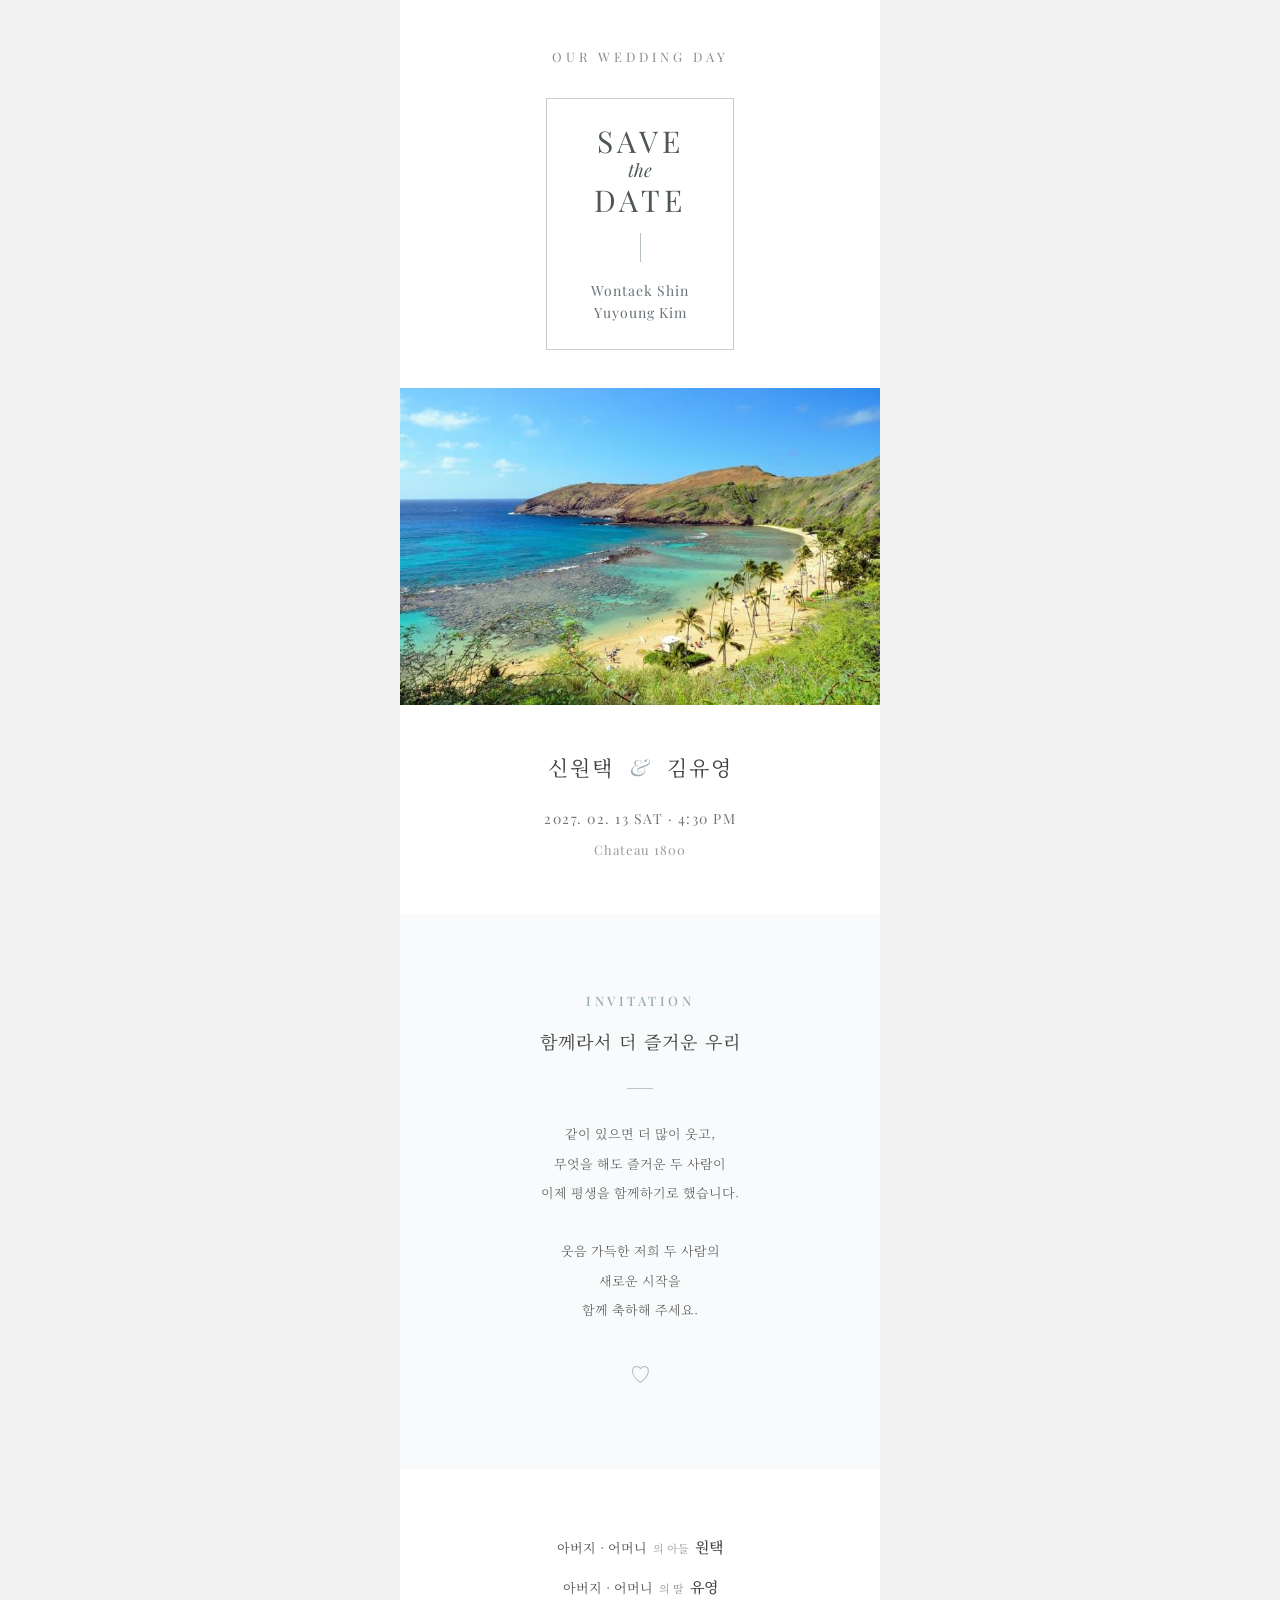
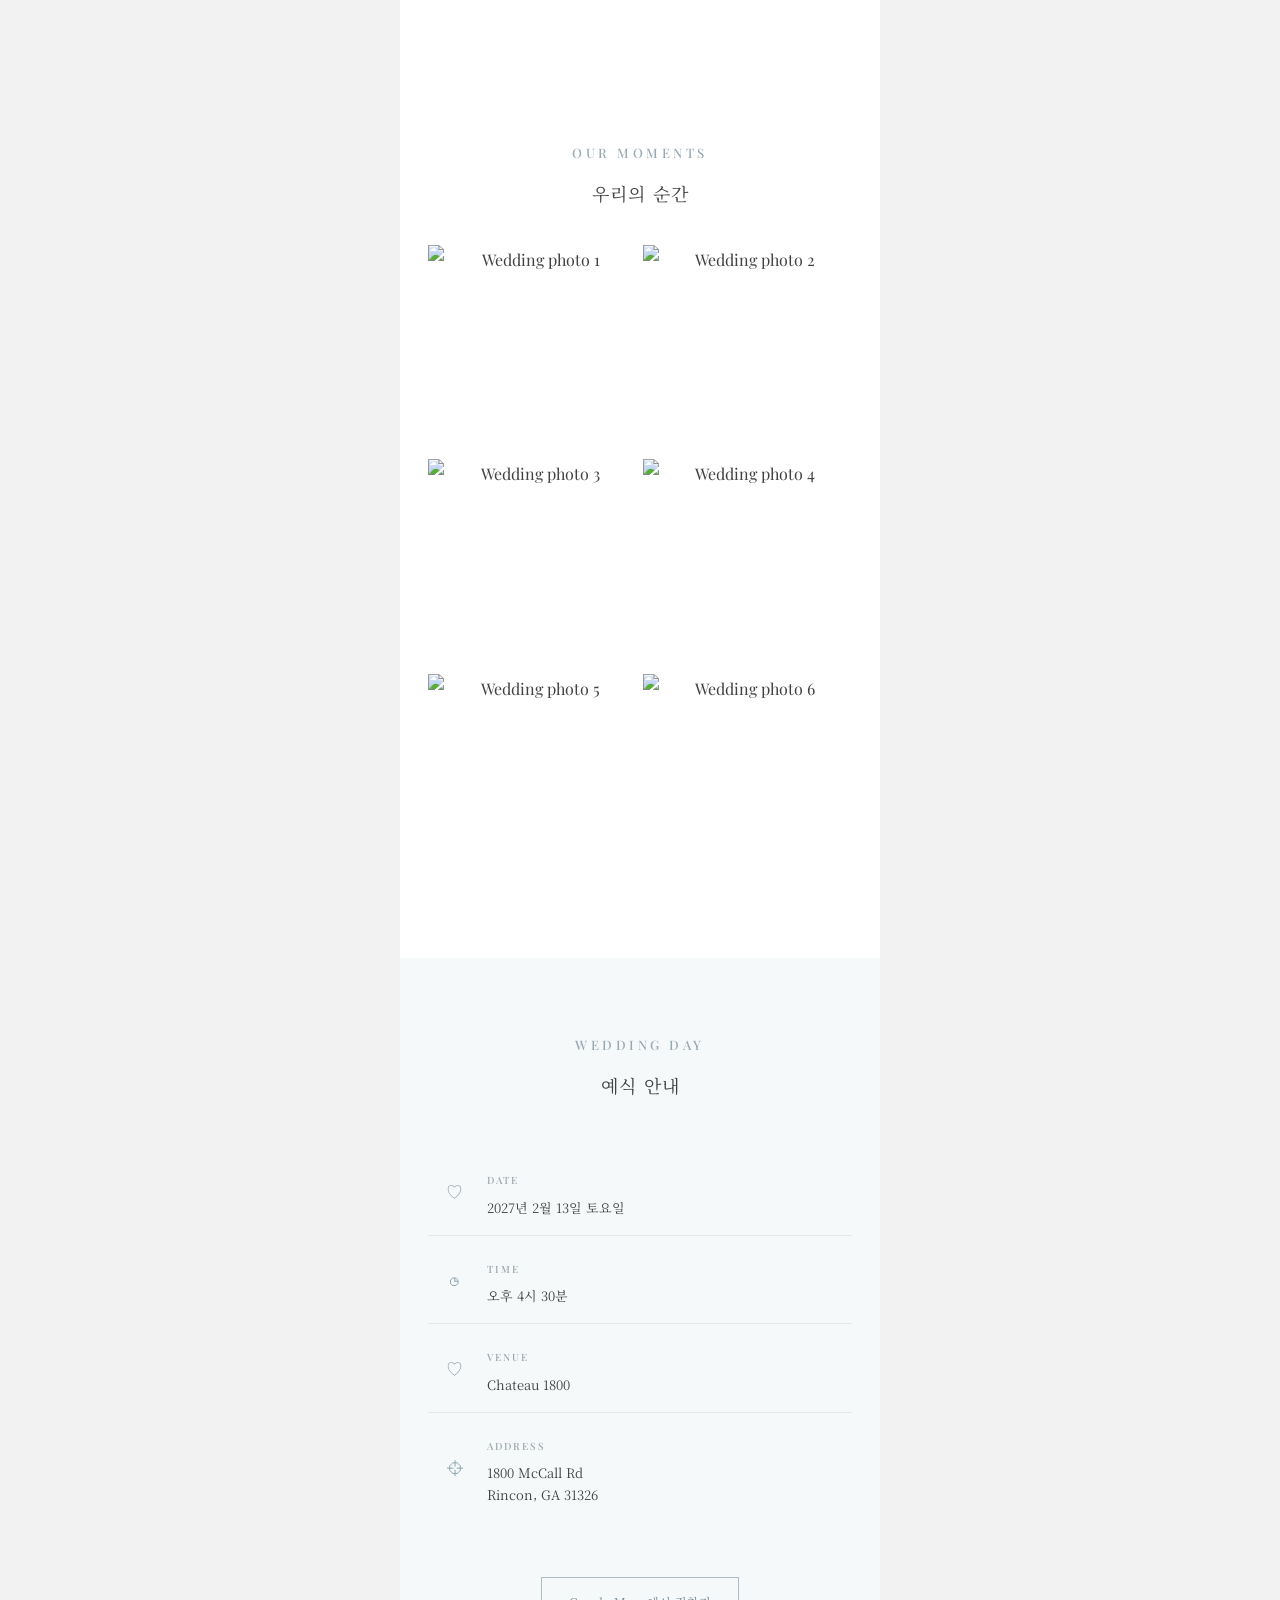
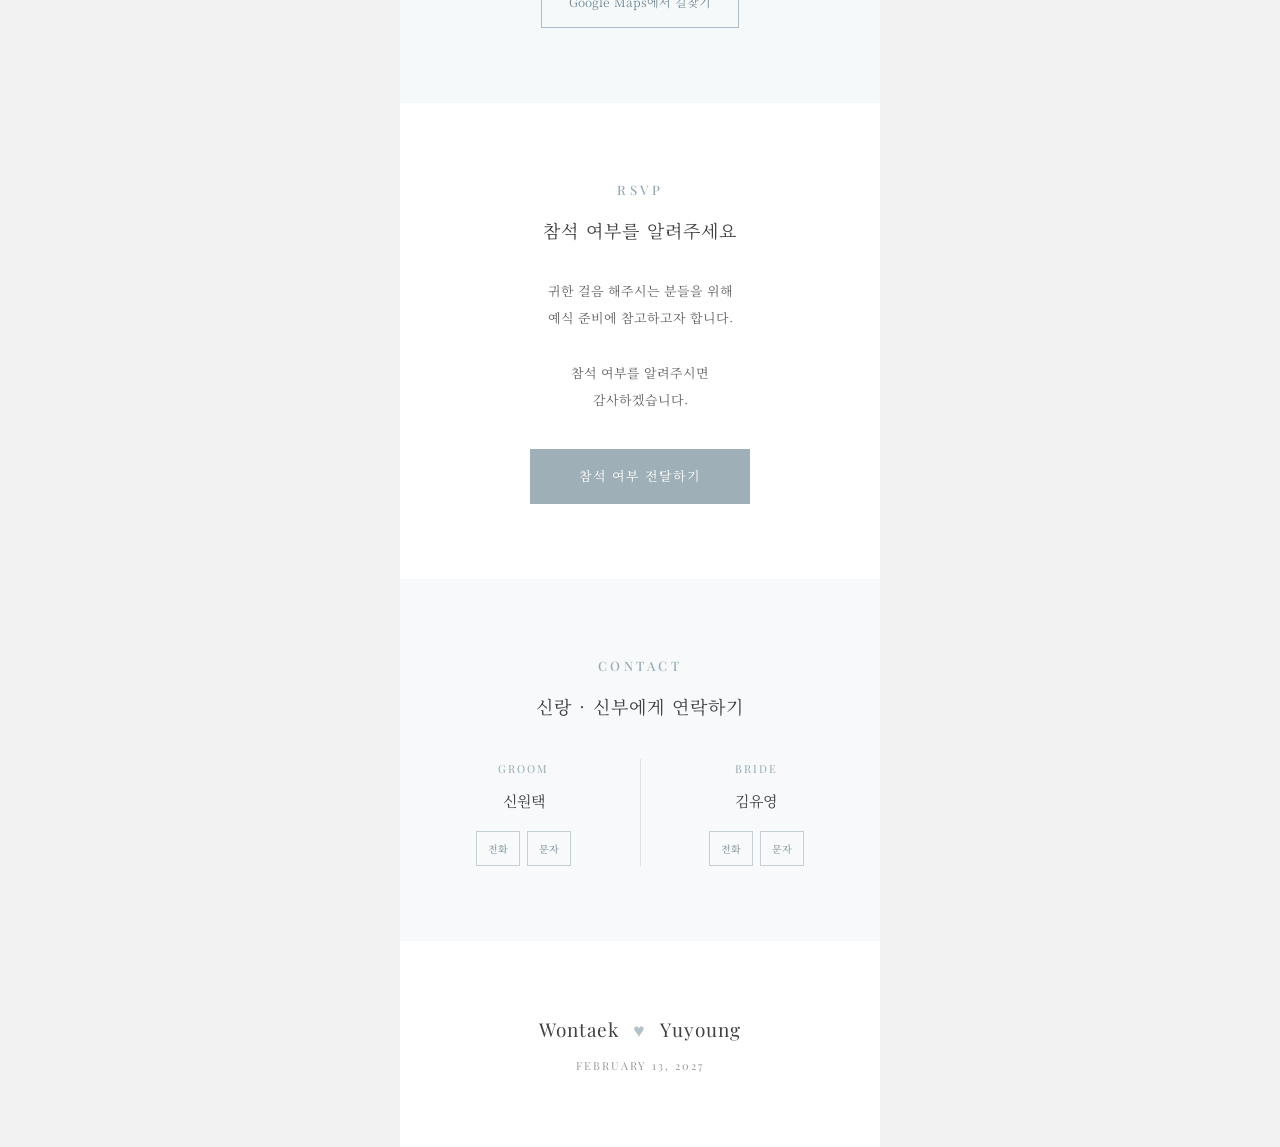
==== index.html @ bdf72149 "Update invitation" ====
<!DOCTYPE html>
<html lang="ko">

<head>
    <meta charset="UTF-8">

    <meta
        name="viewport"
        content="width=device-width, initial-scale=1.0">

    <title>신원택 & 김유영 | Wedding Day</title>

    <meta
        property="og:title"
        content="신원택 & 김유영 결혼합니다">

    <meta
        property="og:description"
        content="2027년 2월 13일 토요일 오후 4시 30분">

    <meta
        property="og:image"
        content="images/hero.jpg">

    <link rel="stylesheet" href="style.css">
</head>


<body>

<main class="invitation">


    <!-- ======================
         HERO
    ======================= -->

    <section class="hero">

        <div class="hero-top">

            <p class="wedding-day">
                OUR WEDDING DAY
            </p>


            <div class="save-date-card">

                <p class="save-title">
                    SAVE
                    <span>the</span>
                    DATE
                </p>

                <div class="save-line"></div>

                <p class="save-names">
                    Wontaek Shin<br>
                    Yuyoung Kim
                </p>

            </div>

        </div>


        <div class="hero-image">

            <img
                src="images/hero.jpg"
                alt="Wontaek and Yuyoung">

        </div>


        <div class="hero-info">

            <h1>
                신원택
                <span>&</span>
                김유영
            </h1>

            <p class="date">
                2027. 02. 13 SAT · 4:30 PM
            </p>

            <p class="venue">
                Chateau 1800
            </p>

        </div>

    </section>



    <!-- ======================
         INVITATION
    ======================= -->

    <section class="section invitation-message">

        <p class="section-eng">
            INVITATION
        </p>

        <h2>
            함께라서 더 즐거운 우리
        </h2>

        <div class="small-line"></div>


        <p class="message">

            같이 있으면 더 많이 웃고,<br>
            무엇을 해도 즐거운 두 사람이<br>
            이제 평생을 함께하기로 했습니다.

            <br><br>

            웃음 가득한 저희 두 사람의<br>
            새로운 시작을<br>
            함께 축하해 주세요.

        </p>


        <div class="heart">
            ♡
        </div>

    </section>



    <!-- ======================
         FAMILY
    ======================= -->

    <section class="section family">

        <div class="family-row">

            <span class="parents">
                아버지 · 어머니
            </span>

            <span class="relation">
                의 아들
            </span>

            <strong>
                원택
            </strong>

        </div>


        <div class="family-row">

            <span class="parents">
                아버지 · 어머니
            </span>

            <span class="relation">
                의 딸
            </span>

            <strong>
                유영
            </strong>

        </div>

    </section>



    <!-- ======================
         GALLERY
    ======================= -->

    <section class="section gallery-section">

        <p class="section-eng">
            OUR MOMENTS
        </p>

        <h2>
            우리의 순간
        </h2>


        <div class="gallery">

            <img
                src="images/photo1.jpg"
                alt="Wedding photo 1">

            <img
                src="images/photo2.jpg"
                alt="Wedding photo 2">

            <img
                src="images/photo3.jpg"
                alt="Wedding photo 3">

            <img
                src="images/photo4.jpg"
                alt="Wedding photo 4">

            <img
                src="images/photo5.jpg"
                alt="Wedding photo 5">

            <img
                src="images/photo6.jpg"
                alt="Wedding photo 6">

        </div>

    </section>



    <!-- ======================
         WEDDING DAY
    ======================= -->

    <section class="section wedding-info">

        <p class="section-eng">
            WEDDING DAY
        </p>

        <h2>
            예식 안내
        </h2>


        <div class="info-box">


            <div class="info-item">

                <div class="info-icon">
                    ♡
                </div>

                <div>

                    <span>
                        DATE
                    </span>

                    <p>
                        2027년 2월 13일 토요일
                    </p>

                </div>

            </div>



            <div class="info-item">

                <div class="info-icon">
                    ◷
                </div>

                <div>

                    <span>
                        TIME
                    </span>

                    <p>
                        오후 4시 30분
                    </p>

                </div>

            </div>



            <div class="info-item">

                <div class="info-icon">
                    ♡
                </div>

                <div>

                    <span>
                        VENUE
                    </span>

                    <p>
                        Chateau 1800
                    </p>

                </div>

            </div>



            <div class="info-item">

                <div class="info-icon">
                    ⌖
                </div>

                <div>

                    <span>
                        ADDRESS
                    </span>

                    <p>
                        1800 McCall Rd<br>
                        Rincon, GA 31326
                    </p>

                </div>

            </div>

        </div>


        <a
            class="map-button"
            href="https://maps.google.com/?q=Chateau+1800+Rincon+GA"
            target="_blank"
            rel="noopener noreferrer">

            Google Maps에서 길찾기

        </a>

    </section>



    <!-- ======================
         RSVP
    ======================= -->

    <section class="section rsvp-section">

        <p class="section-eng">
            RSVP
        </p>

        <h2>
            참석 여부를 알려주세요
        </h2>


        <p class="rsvp-description">

            귀한 걸음 해주시는 분들을 위해<br>
            예식 준비에 참고하고자 합니다.

            <br><br>

            참석 여부를 알려주시면<br>
            감사하겠습니다.

        </p>


        <a
            href="rsvp.html"
            class="rsvp-button">

            참석 여부 전달하기

        </a>

    </section>



    <!-- ======================
         CONTACT
    ======================= -->

    <section class="section contact-section">

        <p class="section-eng">
            CONTACT
        </p>

        <h2>
            신랑 · 신부에게 연락하기
        </h2>


        <div class="contact-wrap">


            <div class="contact-person">

                <span>
                    GROOM
                </span>

                <strong>
                    신원택
                </strong>


                <div class="contact-buttons">

                    <a href="tel:+1XXXXXXXXXX">
                        전화
                    </a>

                    <a href="sms:+1XXXXXXXXXX">
                        문자
                    </a>

                </div>

            </div>



            <div class="contact-divider"></div>



            <div class="contact-person">

                <span>
                    BRIDE
                </span>

                <strong>
                    김유영
                </strong>


                <div class="contact-buttons">

                    <a href="tel:+1XXXXXXXXXX">
                        전화
                    </a>

                    <a href="sms:+1XXXXXXXXXX">
                        문자
                    </a>

                </div>

            </div>


        </div>

    </section>



    <!-- ======================
         ENDING
    ======================= -->

    <section class="ending">

        <p class="ending-names">

            Wontaek

            <span>
                ♥
            </span>

            Yuyoung

        </p>


        <small>
            FEBRUARY 13, 2027
        </small>

    </section>


</main>



<!-- ======================
     PHOTO MODAL
======================= -->

<div
    id="photoModal"
    class="photo-modal">

    <button
        id="closeModal"
        class="close-modal"
        type="button">

        ×

    </button>


    <img
        id="modalImage"
        src=""
        alt="Wedding photo">

</div>


<script src="script.js"></script>

</body>

</html>
---- style.css ----
/* =========================
   GOOGLE FONT
========================= */

@import url('https://fonts.googleapis.com/css2?family=Noto+Serif+KR:wght@300;400;500;600&family=Playfair+Display:ital,wght@0,400;0,500;0,600;1,400&display=swap');


/* =========================
   RESET
========================= */

* {
    box-sizing: border-box;
    margin: 0;
    padding: 0;
}


html {
    scroll-behavior: smooth;
}


body {
    background: #f2f2f2;

    color: #414141;

    font-family:
        "Playfair Display",
        "Noto Serif KR",
        serif;

    font-weight: 400;

    line-height: 1.9;
}


.invitation {
    width: 100%;
    max-width: 480px;
    min-height: 100vh;

    margin: 0 auto;

    background: #ffffff;

    overflow: hidden;
}


img {
    display: block;
    width: 100%;
}



/* =========================
   HERO
========================= */

.hero {
    text-align: center;

    background: #ffffff;
}


.hero-top {
    padding: 45px 20px 38px;
}


.wedding-day {
    margin-bottom: 28px;

    font-family: "Playfair Display", serif;

    font-size: 13px;
    font-weight: 400;

    letter-spacing: 4px;

    color: #8b8b8b;
}


.save-date-card {
    width: 188px;

    margin: 0 auto;

    padding: 28px 18px 24px;

    border: 1px solid #c5cdd1;
}


.save-title {
    font-family: "Playfair Display", serif;

    font-size: 30px;
    font-weight: 400;

    line-height: 0.95;

    letter-spacing: 4px;

    color: #4f565a;
}


.save-title span {
    display: block;

    margin: 7px 0;

    font-size: 18px;
    font-style: italic;

    letter-spacing: 0;
}


.save-line {
    width: 1px;
    height: 29px;

    margin: 18px auto;

    background: #b5c0c5;
}


.save-names {
    font-family: "Playfair Display", serif;

    font-size: 14px;

    line-height: 1.6;

    letter-spacing: 1px;

    color: #687176;
}



/* =========================
   HERO IMAGE
========================= */

.hero-image {
    width: 100%;

    overflow: hidden;

    background: #eeeeee;
}


.hero-image img {
    width: 100%;
    height: auto;

    object-fit: cover;
}



/* =========================
   HERO INFO
========================= */

.hero-info {
    padding: 40px 20px 52px;
}


.hero-info h1 {
    font-family:
        "Noto Serif KR",
        serif;

    font-size: 21px;
    font-weight: 400;

    letter-spacing: 2px;
}


.hero-info h1 span {
    margin: 0 7px;

    font-family: "Playfair Display", serif;

    font-size: 23px;
    font-style: italic;

    color: #a1afb6;
}


.hero-info .date {
    margin-top: 17px;

    font-family: "Playfair Display", serif;

    font-size: 14px;

    letter-spacing: 1.5px;

    color: #747474;
}


.hero-info .venue {
    margin-top: 5px;

    font-family: "Playfair Display", serif;

    font-size: 13px;

    letter-spacing: 1px;

    color: #999999;
}



/* =========================
   COMMON SECTION
========================= */

.section {
    padding: 75px 28px;

    text-align: center;
}


.section-eng {
    margin-bottom: 10px;

    font-family: "Playfair Display", serif;

    font-size: 13px;
    font-weight: 500;

    letter-spacing: 3.5px;

    color: #97aab3;
}


.section h2 {
    margin-bottom: 30px;

    font-family:
        "Noto Serif KR",
        serif;

    font-size: 18px;
    font-weight: 400;

    letter-spacing: 1px;
}


.small-line {
    width: 26px;
    height: 1px;

    margin: 0 auto 30px;

    background: #b9c7cd;
}



/* =========================
   INVITATION MESSAGE
========================= */

.invitation-message {
    background: #f8fafb;
}


.message {
    font-family:
        "Noto Serif KR",
        serif;

    font-size: 13px;
    font-weight: 300;

    line-height: 2.25;

    color: #565656;
}


.heart {
    margin-top: 30px;

    font-family: "Playfair Display", serif;

    font-size: 21px;

    color: #a2b2ba;
}



/* =========================
   FAMILY
========================= */

.family {
    padding-top: 52px;
    padding-bottom: 52px;

    background: #ffffff;
}


.family-row {
    display: flex;

    justify-content: center;
    align-items: baseline;

    gap: 6px;

    margin: 12px 0;

    font-family:
        "Noto Serif KR",
        serif;

    font-size: 13px;
}


.parents {
    color: #555555;
}


.relation {
    font-size: 11px;

    color: #999999;
}


.family strong {
    font-size: 15px;
    font-weight: 500;
}



/* =========================
   GALLERY
========================= */

.gallery-section {
    background: #ffffff;
}


.gallery {
    display: grid;

    grid-template-columns: repeat(2, 1fr);

    gap: 5px;

    margin-top: 35px;
}


.gallery img {
    width: 100%;

    aspect-ratio: 1 / 1;

    object-fit: cover;

    cursor: pointer;

    transition:
        opacity 0.25s ease,
        transform 0.25s ease;
}


.gallery img:hover {
    opacity: 0.9;
}



/* =========================
   WEDDING INFO
========================= */

.wedding-info {
    background: #f6f9fa;
}


.info-box {
    margin: 35px auto;

    padding: 10px 0;

    text-align: left;
}


.info-item {
    display: flex;

    align-items: center;

    gap: 18px;

    padding: 16px 12px;

    border-bottom: 1px solid #e3e8ea;
}


.info-item:last-child {
    border-bottom: none;
}


.info-icon {
    width: 29px;

    flex-shrink: 0;

    text-align: center;

    font-family: "Playfair Display", serif;

    font-size: 17px;

    color: #93a7b1;
}


.info-item span {
    font-family: "Playfair Display", serif;

    font-size: 10px;
    font-weight: 500;

    letter-spacing: 2px;

    color: #98a5aa;
}


.info-item p {
    margin-top: 3px;

    font-family:
        "Noto Serif KR",
        serif;

    font-size: 13px;

    line-height: 1.7;
}



/* =========================
   MAP BUTTON
========================= */

.map-button {
    display: inline-block;

    margin-top: 10px;

    padding: 13px 27px;

    border: 1px solid #adbdc4;

    color: #728994;

    font-family:
        "Noto Serif KR",
        serif;

    font-size: 12px;

    text-decoration: none;

    transition: 0.25s ease;
}


.map-button:hover {
    background: #adbdc4;

    color: #ffffff;
}



/* =========================
   RSVP
========================= */

.rsvp-section {
    background: #ffffff;
}


.rsvp-description {
    font-family:
        "Noto Serif KR",
        serif;

    font-size: 13px;

    line-height: 2.1;

    color: #626262;
}


.rsvp-button {
    display: block;

    width: 220px;

    margin: 36px auto 0;

    padding: 15px 20px;

    background: #9eafb7;

    color: #ffffff;

    font-family:
        "Noto Serif KR",
        serif;

    font-size: 13px;

    letter-spacing: 1px;

    text-decoration: none;

    transition: 0.2s ease;
}


.rsvp-button:hover {
    opacity: 0.85;
}



/* =========================
   CONTACT
========================= */

.contact-section {
    background: #f7f9fa;
}


.contact-wrap {
    display: flex;

    justify-content: center;
    align-items: stretch;

    margin-top: 36px;
}


.contact-person {
    flex: 1;

    text-align: center;
}


.contact-person > span {
    display: block;

    margin-bottom: 7px;

    font-family: "Playfair Display", serif;

    font-size: 11px;

    letter-spacing: 2px;

    color: #96a8b0;
}


.contact-person strong {
    display: block;

    margin-bottom: 16px;

    font-family:
        "Noto Serif KR",
        serif;

    font-size: 15px;
    font-weight: 400;
}


.contact-divider {
    width: 1px;

    margin: 0 20px;

    background: #dce3e6;
}


.contact-buttons {
    display: flex;

    justify-content: center;

    gap: 7px;
}


.contact-buttons a {
    padding: 7px 11px;

    border: 1px solid #c5d0d4;

    color: #72868f;

    font-family:
        "Noto Serif KR",
        serif;

    font-size: 10px;

    text-decoration: none;
}



/* =========================
   ENDING
========================= */

.ending {
    padding: 70px 20px;

    text-align: center;

    background: #ffffff;
}


.ending-names {
    font-family: "Playfair Display", serif;

    font-size: 19px;

    letter-spacing: 1px;
}


.ending-names span {
    margin: 0 8px;

    color: #b3c2c8;
}


.ending small {
    display: block;

    margin-top: 9px;

    font-family: "Playfair Display", serif;

    font-size: 11px;

    letter-spacing: 2px;

    color: #999999;
}



/* =========================
   PHOTO MODAL
========================= */

.photo-modal {
    position: fixed;

    inset: 0;

    display: none;

    align-items: center;
    justify-content: center;

    z-index: 9999;

    padding: 20px;

    background: rgba(0, 0, 0, 0.9);
}


.photo-modal.active {
    display: flex;
}


.photo-modal img {
    width: auto;

    max-width: 100%;
    max-height: 90vh;

    object-fit: contain;
}


.close-modal {
    position: absolute;

    top: 15px;
    right: 20px;

    border: none;

    background: transparent;

    color: #ffffff;

    font-family: "Playfair Display", serif;

    font-size: 38px;
    font-weight: 300;

    cursor: pointer;
}



/* =========================
   MOBILE
========================= */

@media (max-width: 480px) {

    .section {
        padding-left: 25px;
        padding-right: 25px;
    }


    .hero-info h1 {
        font-size: 20px;
    }


    .gallery {
        gap: 4px;
    }

}
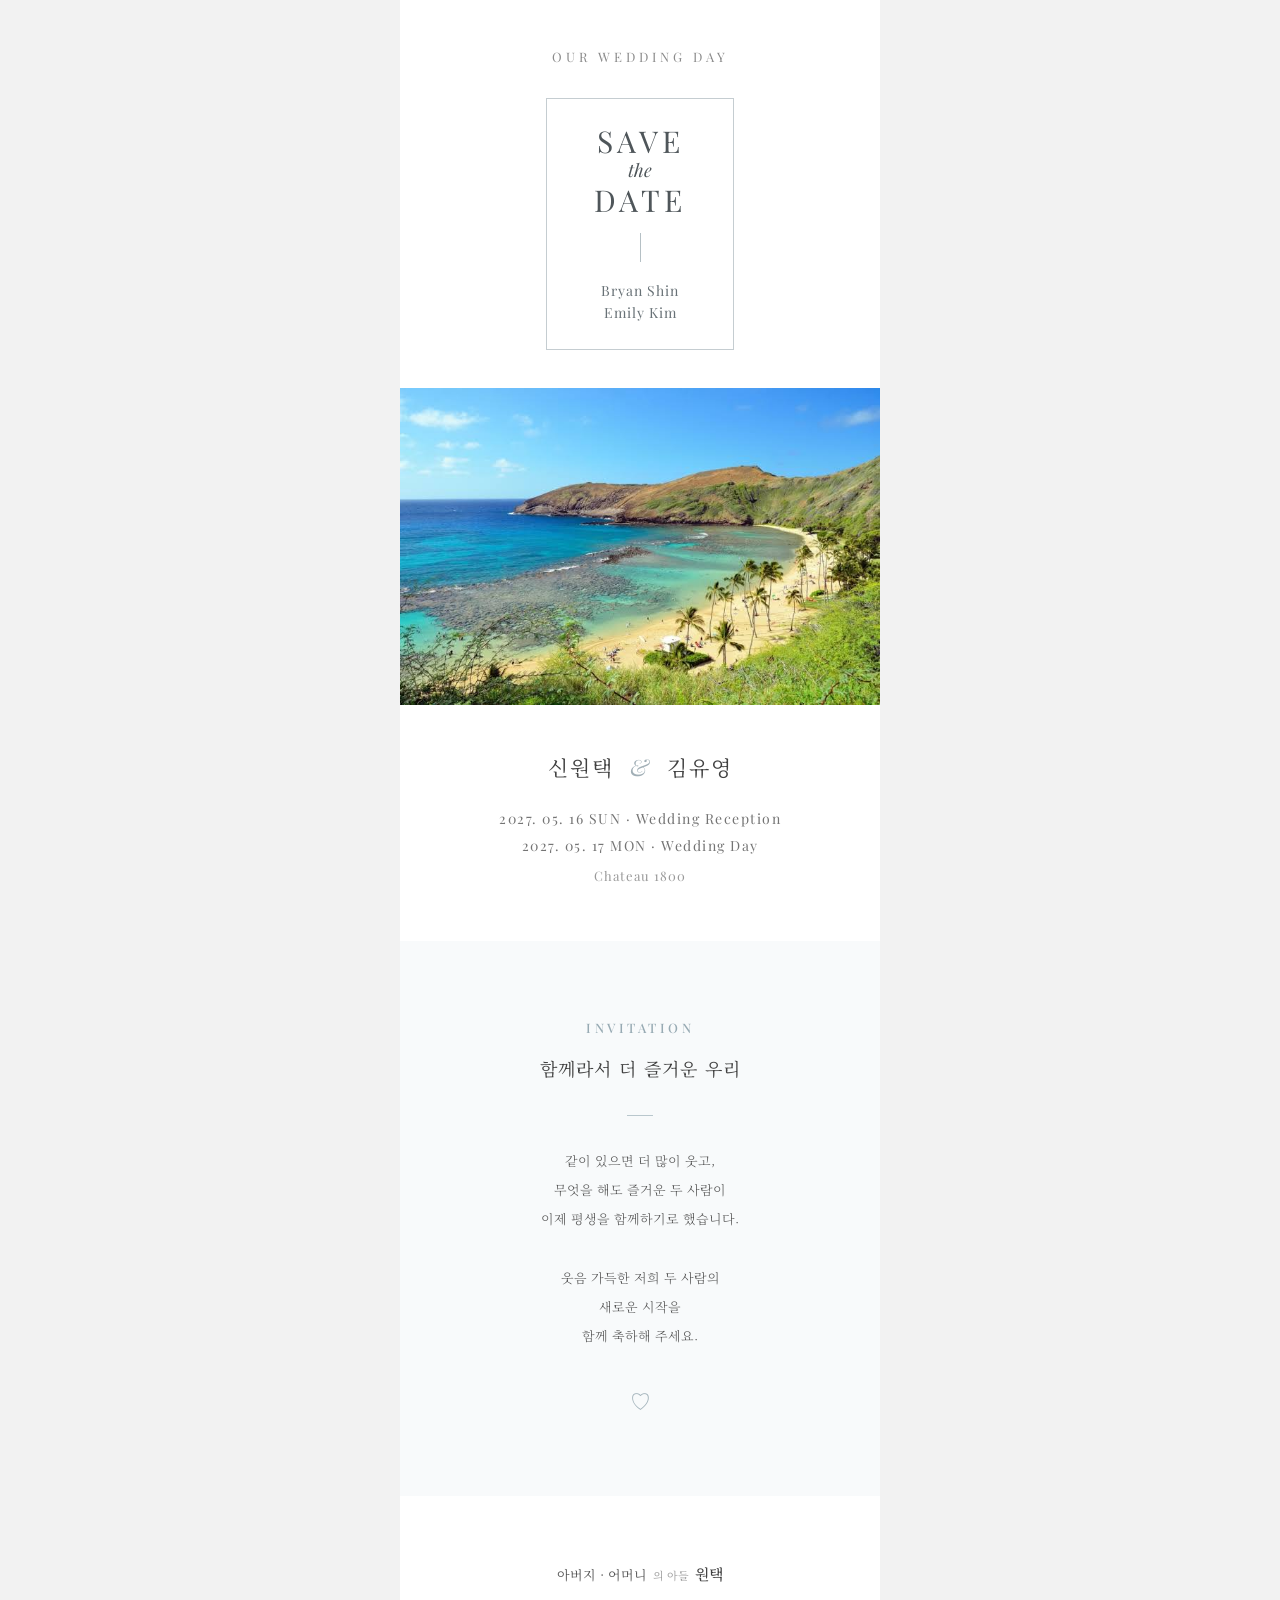
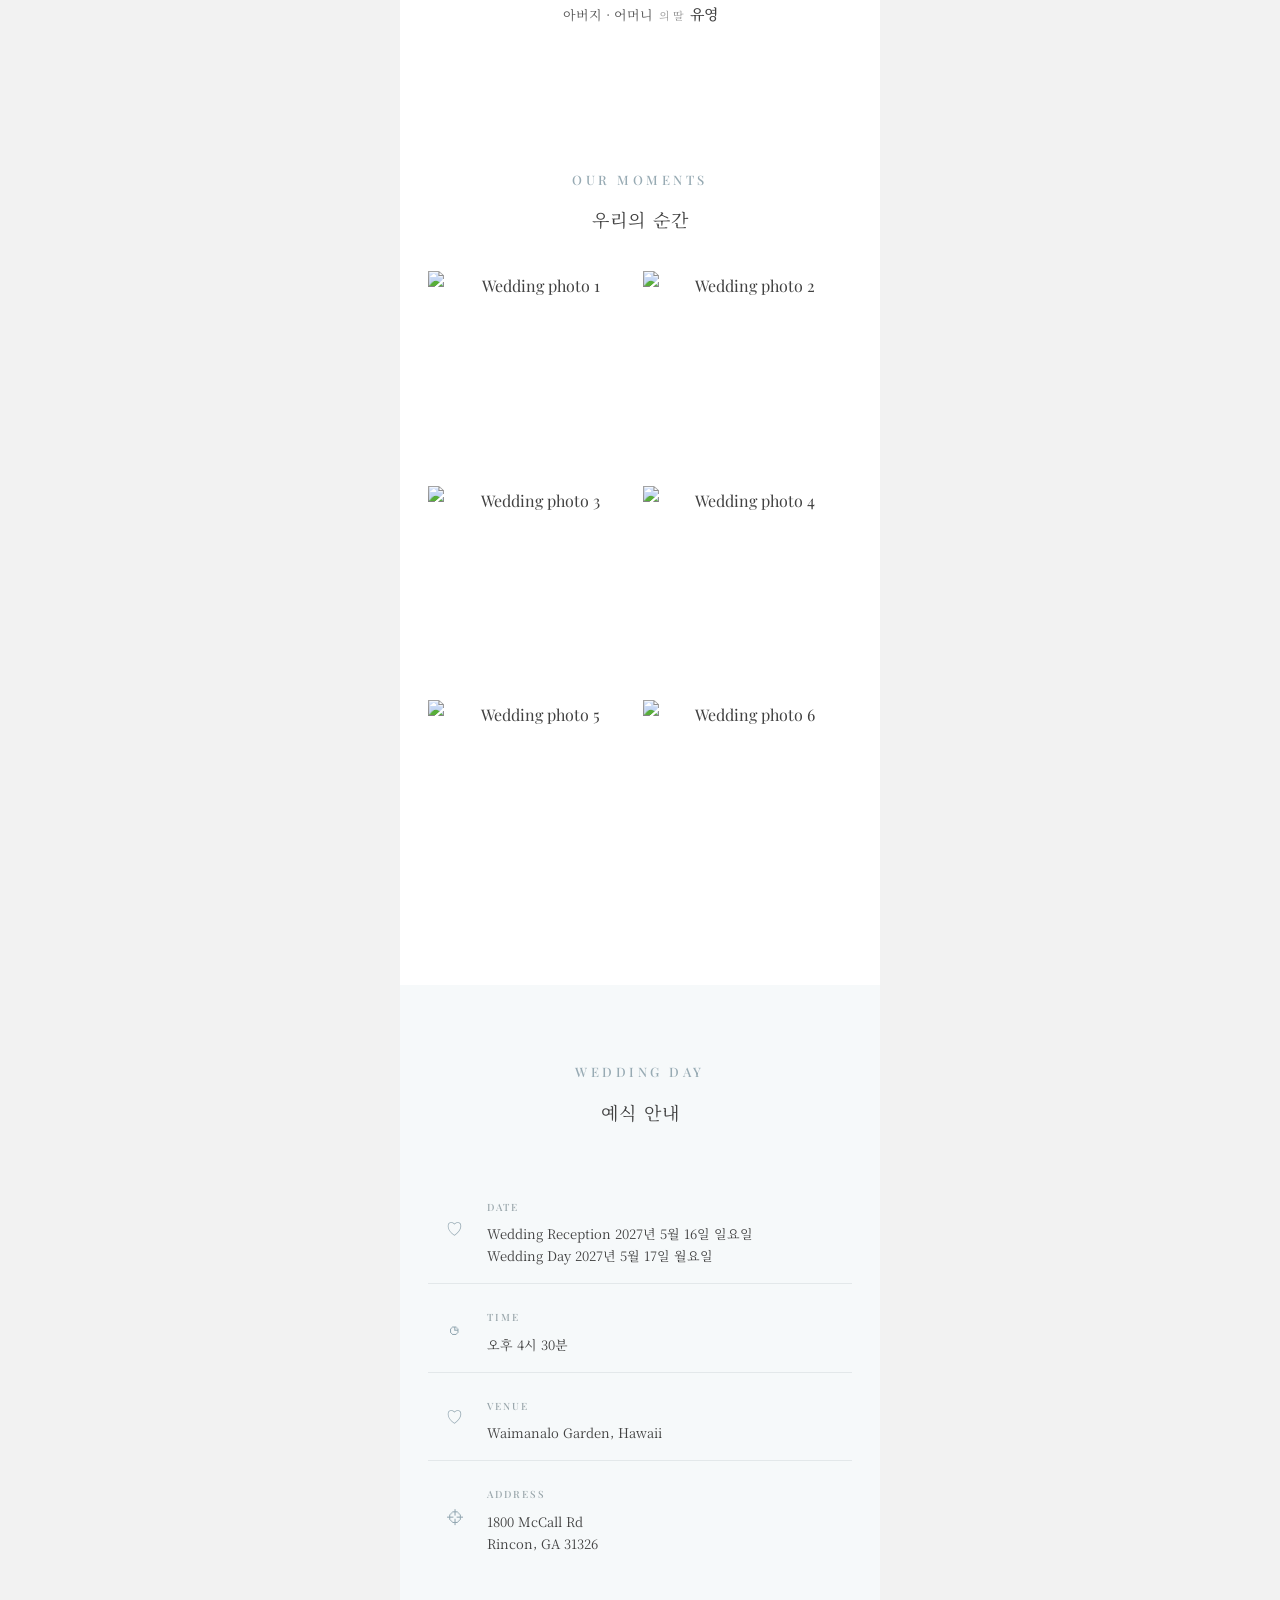
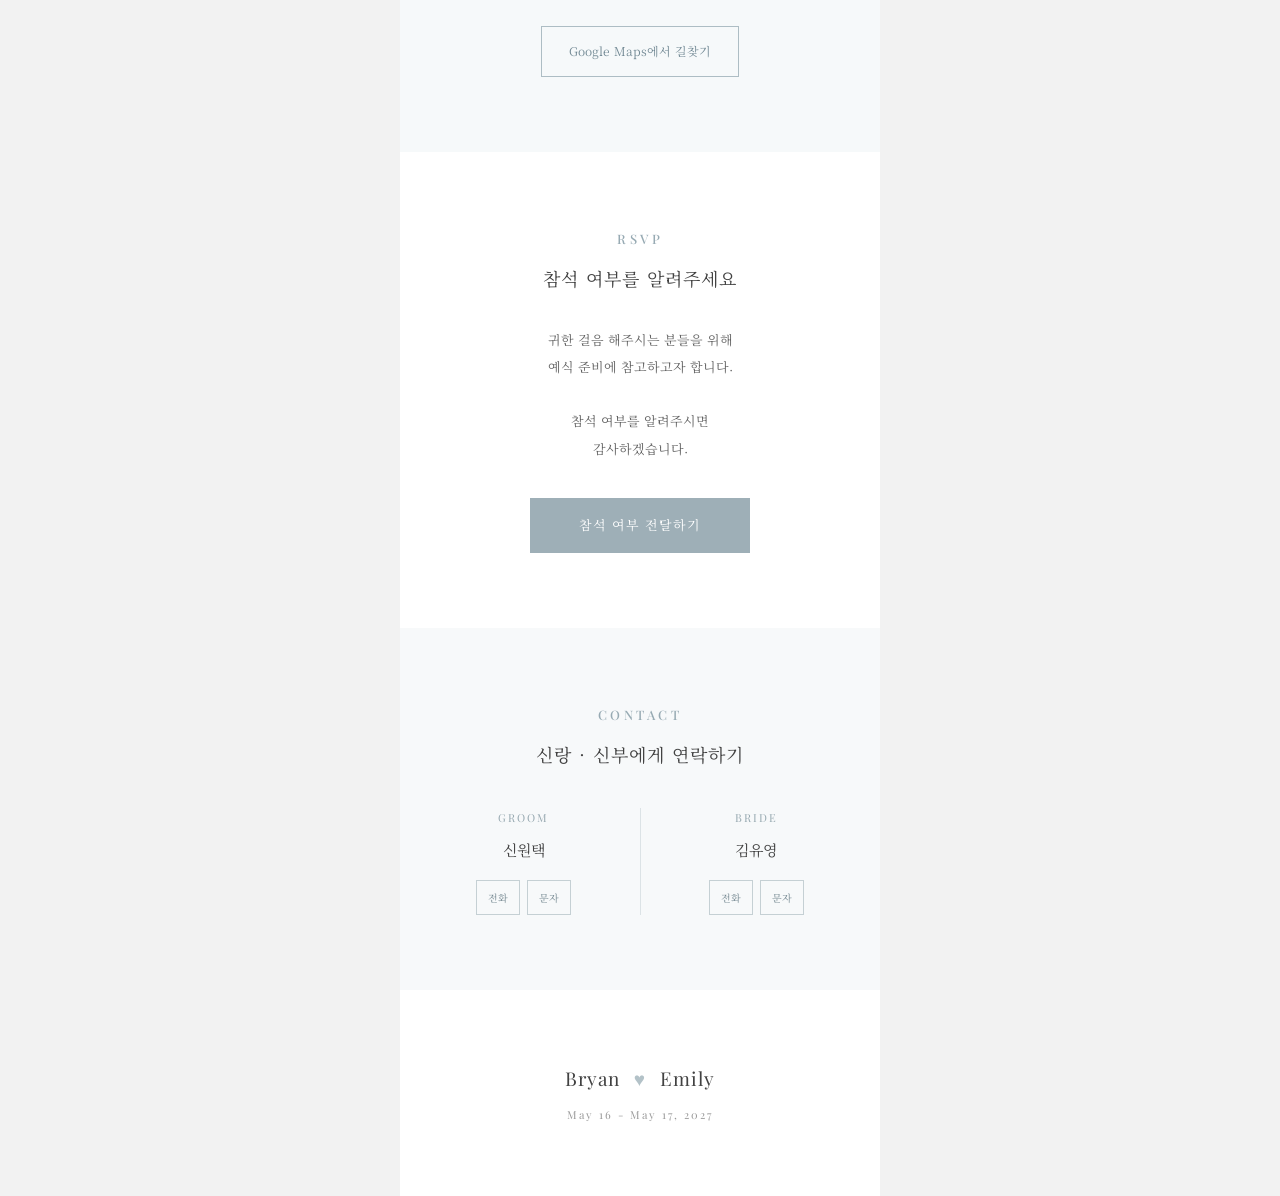
==== commit 585e6871: "Update invitation" ====
--- a/index.html
+++ b/index.html
@@ -55,8 +55,8 @@
                 <div class="save-line"></div>
 
                 <p class="save-names">
-                    Wontaek Shin<br>
-                    Yuyoung Kim
+                    Bryan Shin<br>
+                    Emily Kim
                 </p>
 
             </div>
@@ -82,7 +82,8 @@
             </h1>
 
             <p class="date">
-                2027. 02. 13 SAT · 4:30 PM
+                2027. 05. 16 SUN · Wedding Reception<br>
+                2027. 05. 17 MON · Wedding Day
             </p>
 
             <p class="venue">
@@ -256,7 +257,8 @@
                     </span>
 
                     <p>
-                        2027년 2월 13일 토요일
+                        Wedding Reception 2027년 5월 16일 일요일<br>
+                        Wedding Day 2027년 5월 17일 월요일
                     </p>
 
                 </div>
@@ -300,7 +302,7 @@
                     </span>
 
                     <p>
-                        Chateau 1800
+                        Waimanalo Garden, Hawaii
                     </p>
 
                 </div>
@@ -476,19 +478,19 @@
 
         <p class="ending-names">
 
-            Wontaek
+            Bryan
 
             <span>
                 ♥
             </span>
 
-            Yuyoung
+            Emily
 
         </p>
 
 
         <small>
-            FEBRUARY 13, 2027
+            May 16 - May 17, 2027
         </small>
 
     </section>
